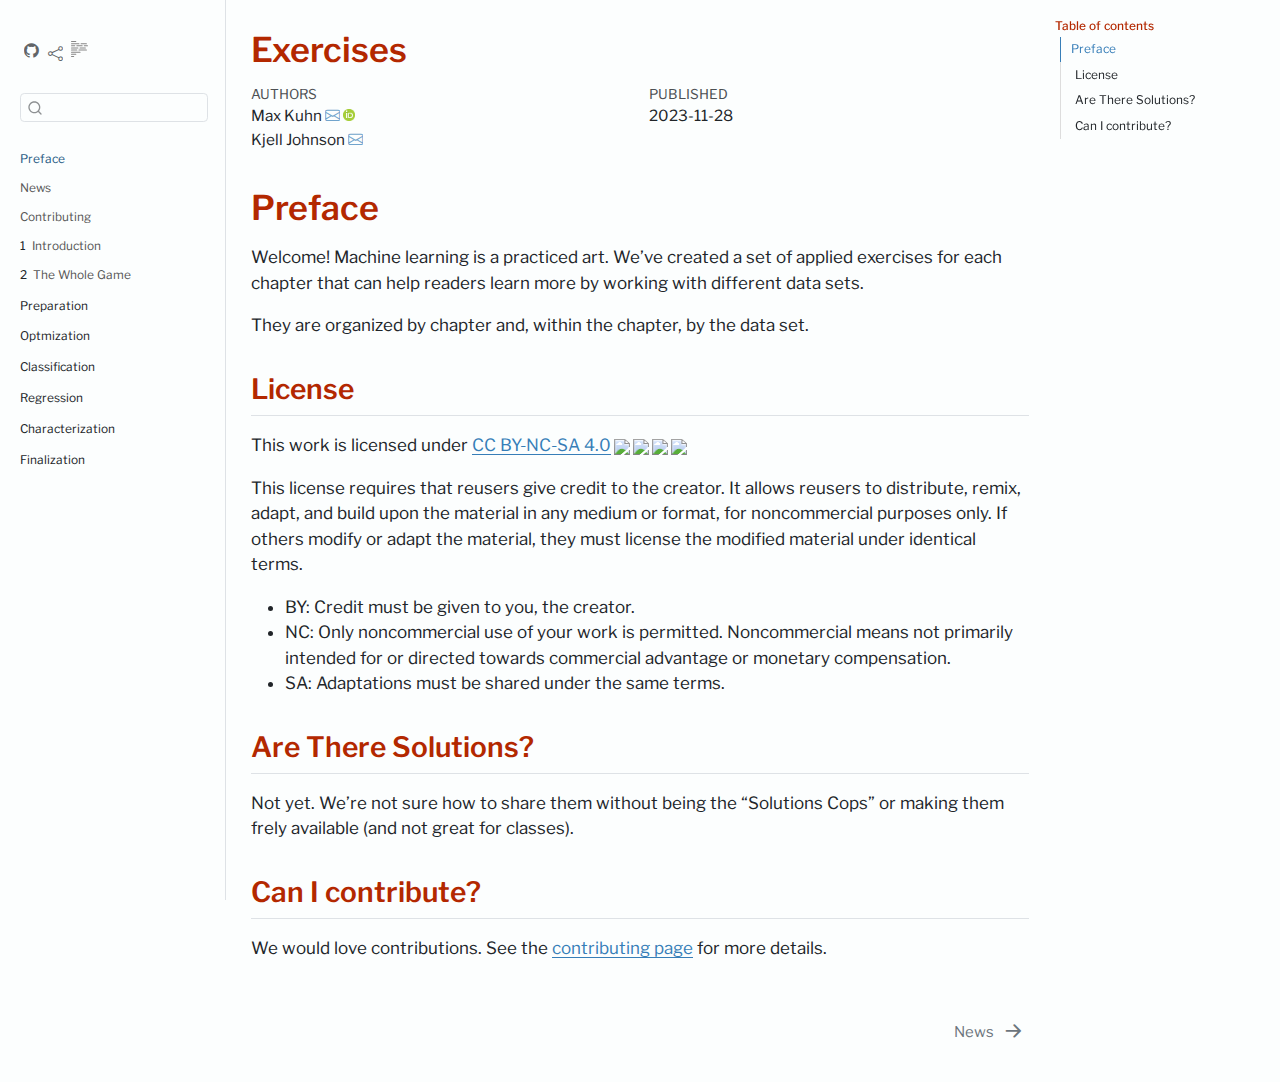
==== index.html @ 12b40bf0 "Built site for gh-pages" ====
<!DOCTYPE html>
<html xmlns="http://www.w3.org/1999/xhtml" lang="en" xml:lang="en"><head>

<meta charset="utf-8">
<meta name="generator" content="quarto-1.4.510">

<meta name="viewport" content="width=device-width, initial-scale=1.0, user-scalable=yes">

<meta name="author" content="Max Kuhn">
<meta name="author" content="Kjell Johnson">
<meta name="dcterms.date" content="2023-11-28">

<title>Exercises</title>
<style>
code{white-space: pre-wrap;}
span.smallcaps{font-variant: small-caps;}
div.columns{display: flex; gap: min(4vw, 1.5em);}
div.column{flex: auto; overflow-x: auto;}
div.hanging-indent{margin-left: 1.5em; text-indent: -1.5em;}
ul.task-list{list-style: none;}
ul.task-list li input[type="checkbox"] {
  width: 0.8em;
  margin: 0 0.8em 0.2em -1em; /* quarto-specific, see https://github.com/quarto-dev/quarto-cli/issues/4556 */ 
  vertical-align: middle;
}
</style>


<script src="site_libs/quarto-nav/quarto-nav.js"></script>
<script src="site_libs/quarto-nav/headroom.min.js"></script>
<script src="site_libs/clipboard/clipboard.min.js"></script>
<script src="site_libs/quarto-search/autocomplete.umd.js"></script>
<script src="site_libs/quarto-search/fuse.min.js"></script>
<script src="site_libs/quarto-search/quarto-search.js"></script>
<meta name="quarto:offset" content="./">
<link href="./chapters/news.html" rel="next">
<script src="site_libs/quarto-html/quarto.js"></script>
<script src="site_libs/quarto-html/popper.min.js"></script>
<script src="site_libs/quarto-html/tippy.umd.min.js"></script>
<script src="site_libs/quarto-html/anchor.min.js"></script>
<link href="site_libs/quarto-html/tippy.css" rel="stylesheet">
<link href="site_libs/quarto-html/quarto-syntax-highlighting.css" rel="stylesheet" id="quarto-text-highlighting-styles">
<script src="site_libs/bootstrap/bootstrap.min.js"></script>
<link href="site_libs/bootstrap/bootstrap-icons.css" rel="stylesheet">
<link href="site_libs/bootstrap/bootstrap.min.css" rel="stylesheet" id="quarto-bootstrap" data-mode="light">
<script id="quarto-search-options" type="application/json">{
  "location": "sidebar",
  "copy-button": false,
  "collapse-after": 3,
  "panel-placement": "start",
  "type": "textbox",
  "limit": 50,
  "keyboard-shortcut": [
    "f",
    "/",
    "s"
  ],
  "show-item-context": false,
  "language": {
    "search-no-results-text": "No results",
    "search-matching-documents-text": "matching documents",
    "search-copy-link-title": "Copy link to search",
    "search-hide-matches-text": "Hide additional matches",
    "search-more-match-text": "more match in this document",
    "search-more-matches-text": "more matches in this document",
    "search-clear-button-title": "Clear",
    "search-detached-cancel-button-title": "Cancel",
    "search-submit-button-title": "Submit",
    "search-label": "Search"
  }
}</script>


</head>

<body class="nav-sidebar docked">

<div id="quarto-search-results"></div>
  <header id="quarto-header" class="headroom fixed-top">
  <nav class="quarto-secondary-nav">
    <div class="container-fluid d-flex">
      <button type="button" class="quarto-btn-toggle btn" data-bs-toggle="collapse" data-bs-target=".quarto-sidebar-collapse-item" aria-controls="quarto-sidebar" aria-expanded="false" aria-label="Toggle sidebar navigation" onclick="if (window.quartoToggleHeadroom) { window.quartoToggleHeadroom(); }">
        <i class="bi bi-layout-text-sidebar-reverse"></i>
      </button>
        <a class="flex-grow-1 no-decor" role="button" data-bs-toggle="collapse" data-bs-target=".quarto-sidebar-collapse-item" aria-controls="quarto-sidebar" aria-expanded="false" aria-label="Toggle sidebar navigation" onclick="if (window.quartoToggleHeadroom) { window.quartoToggleHeadroom(); }">      
          <h1 class="quarto-secondary-nav-title">Exercises</h1>
        </a>     
      <button type="button" class="btn quarto-search-button" aria-label="" onclick="window.quartoOpenSearch();">
        <i class="bi bi-search"></i>
      </button>
    </div>
  </nav>
</header>
<!-- content -->
<div id="quarto-content" class="quarto-container page-columns page-rows-contents page-layout-article">
<!-- sidebar -->
  <nav id="quarto-sidebar" class="sidebar collapse collapse-horizontal quarto-sidebar-collapse-item sidebar-navigation docked overflow-auto">
    <div class="pt-lg-2 mt-2 text-left sidebar-header">
    <div class="sidebar-title mb-0 py-0">
      <a href="./"></a> 
        <div class="sidebar-tools-main tools-wide">
    <a href="https://github.com/aml4td/exercises/" title="Source Code" class="quarto-navigation-tool px-1" aria-label="Source Code"><i class="bi bi-github"></i></a>
    <div class="dropdown">
      <a href="" title="Share" id="quarto-navigation-tool-dropdown-0" class="quarto-navigation-tool dropdown-toggle px-1" data-bs-toggle="dropdown" aria-expanded="false" aria-label="Share"><i class="bi bi-share"></i></a>
      <ul class="dropdown-menu" aria-labelledby="quarto-navigation-tool-dropdown-0">
          <li>
            <a class="dropdown-item sidebar-tools-main-item" href="https://twitter.com/intent/tweet?url=|url|">
              <i class="bi bi-bi-twitter pe-1"></i>
            Twitter
            </a>
          </li>
          <li>
            <a class="dropdown-item sidebar-tools-main-item" href="https://www.facebook.com/sharer/sharer.php?u=|url|">
              <i class="bi bi-bi-facebook pe-1"></i>
            Facebook
            </a>
          </li>
          <li>
            <a class="dropdown-item sidebar-tools-main-item" href="https://www.linkedin.com/sharing/share-offsite/?url=|url|">
              <i class="bi bi-bi-linkedin pe-1"></i>
            LinkedIn
            </a>
          </li>
      </ul>
    </div>
  <a href="" class="quarto-reader-toggle quarto-navigation-tool px-1" onclick="window.quartoToggleReader(); return false;" title="Toggle reader mode">
  <div class="quarto-reader-toggle-btn">
  <i class="bi"></i>
  </div>
</a>
</div>
    </div>
      </div>
        <div class="mt-2 flex-shrink-0 align-items-center">
        <div class="sidebar-search">
        <div id="quarto-search" class="" title="Search"></div>
        </div>
        </div>
    <div class="sidebar-menu-container"> 
    <ul class="list-unstyled mt-1">
        <li class="sidebar-item">
  <div class="sidebar-item-container"> 
  <a href="./index.html" class="sidebar-item-text sidebar-link active">
 <span class="menu-text">Preface</span></a>
  </div>
</li>
        <li class="sidebar-item">
  <div class="sidebar-item-container"> 
  <a href="./chapters/news.html" class="sidebar-item-text sidebar-link">
 <span class="menu-text">News</span></a>
  </div>
</li>
        <li class="sidebar-item">
  <div class="sidebar-item-container"> 
  <a href="./chapters/contributing.html" class="sidebar-item-text sidebar-link">
 <span class="menu-text">Contributing</span></a>
  </div>
</li>
        <li class="sidebar-item">
  <div class="sidebar-item-container"> 
  <a href="./chapters/introduction.html" class="sidebar-item-text sidebar-link">
 <span class="menu-text"><span class="chapter-number">1</span>&nbsp; <span class="chapter-title">Introduction</span></span></a>
  </div>
</li>
        <li class="sidebar-item">
  <div class="sidebar-item-container"> 
  <a href="./chapters/whole-game.html" class="sidebar-item-text sidebar-link">
 <span class="menu-text"><span class="chapter-number">2</span>&nbsp; <span class="chapter-title">The Whole Game</span></span></a>
  </div>
</li>
        <li class="sidebar-item sidebar-item-section">
      <span class="sidebar-item-text sidebar-link text-start">
 <span class="menu-text">Preparation</span></span>
  </li>
        <li class="sidebar-item sidebar-item-section">
      <span class="sidebar-item-text sidebar-link text-start">
 <span class="menu-text">Optmization</span></span>
  </li>
        <li class="sidebar-item sidebar-item-section">
      <span class="sidebar-item-text sidebar-link text-start">
 <span class="menu-text">Classification</span></span>
  </li>
        <li class="sidebar-item sidebar-item-section">
      <span class="sidebar-item-text sidebar-link text-start">
 <span class="menu-text">Regression</span></span>
  </li>
        <li class="sidebar-item sidebar-item-section">
      <span class="sidebar-item-text sidebar-link text-start">
 <span class="menu-text">Characterization</span></span>
  </li>
        <li class="sidebar-item sidebar-item-section">
      <span class="sidebar-item-text sidebar-link text-start">
 <span class="menu-text">Finalization</span></span>
  </li>
    </ul>
    </div>
</nav>
<div id="quarto-sidebar-glass" class="quarto-sidebar-collapse-item" data-bs-toggle="collapse" data-bs-target=".quarto-sidebar-collapse-item"></div>
<!-- margin-sidebar -->
    <div id="quarto-margin-sidebar" class="sidebar margin-sidebar">
        <nav id="TOC" role="doc-toc" class="toc-active">
    <h2 id="toc-title">Table of contents</h2>
   
  <ul>
  <li><a href="#preface" id="toc-preface" class="nav-link active" data-scroll-target="#preface">Preface</a>
  <ul class="collapse">
  <li><a href="#license" id="toc-license" class="nav-link" data-scroll-target="#license">License</a></li>
  <li><a href="#are-there-solutions" id="toc-are-there-solutions" class="nav-link" data-scroll-target="#are-there-solutions">Are There Solutions?</a></li>
  <li><a href="#can-i-contribute" id="toc-can-i-contribute" class="nav-link" data-scroll-target="#can-i-contribute">Can I contribute?</a></li>
  </ul></li>
  </ul>
</nav>
    </div>
<!-- main -->
<main class="content" id="quarto-document-content">

<header id="title-block-header" class="quarto-title-block default">
<div class="quarto-title">
<h1 class="title d-none d-lg-block">Exercises</h1>
</div>



<div class="quarto-title-meta">

    <div>
    <div class="quarto-title-meta-heading">Authors</div>
    <div class="quarto-title-meta-contents">
             <p>Max Kuhn <a href="mailto:mxkuhn@gmail.com" class="quarto-title-author-email"><i class="bi bi-envelope"></i></a> <a href="https://orcid.org/0000-0003-2402-136X" class="quarto-title-author-orcid"> <img src="[data-uri]"></a></p>
             <p>Kjell Johnson <a href="mailto:kjell@stattenacity.com" class="quarto-title-author-email"><i class="bi bi-envelope"></i></a> </p>
          </div>
  </div>
    
    <div>
    <div class="quarto-title-meta-heading">Published</div>
    <div class="quarto-title-meta-contents">
      <p class="date">2023-11-28</p>
    </div>
  </div>
  
    
  </div>
  


</header>


<section id="preface" class="level1 unnumbered">
<h1 class="unnumbered">Preface</h1>
<p>Welcome! Machine learning is a practiced art. We’ve created a set of applied exercises for each chapter that can help readers learn more by working with different data sets.</p>
<p>They are organized by chapter and, within the chapter, by the data set.</p>
<section id="license" class="level2 unnumbered">
<h2 class="unnumbered anchored" data-anchor-id="license">License</h2>
<p xmlns:cc="http://creativecommons.org/ns#">
This work is licensed under <a href="http://creativecommons.org/licenses/by-nc-sa/4.0/?ref=chooser-v1" target="_blank" rel="license noopener noreferrer" style="display:inline-block;">CC BY-NC-SA 4.0<img style="height:22px!important;margin-left:3px;vertical-align:text-bottom;" src="https://mirrors.creativecommons.org/presskit/icons/cc.svg?ref=chooser-v1"><img style="height:22px!important;margin-left:3px;vertical-align:text-bottom;" src="https://mirrors.creativecommons.org/presskit/icons/by.svg?ref=chooser-v1"><img style="height:22px!important;margin-left:3px;vertical-align:text-bottom;" src="https://mirrors.creativecommons.org/presskit/icons/nc.svg?ref=chooser-v1"><img style="height:22px!important;margin-left:3px;vertical-align:text-bottom;" src="https://mirrors.creativecommons.org/presskit/icons/sa.svg?ref=chooser-v1"></a>
</p>
<p>This license requires that reusers give credit to the creator. It allows reusers to distribute, remix, adapt, and build upon the material in any medium or format, for noncommercial purposes only. If others modify or adapt the material, they must license the modified material under identical terms.</p>
<ul>
<li>BY: Credit must be given to you, the creator.</li>
<li>NC: Only noncommercial use of your work is permitted. Noncommercial means not primarily intended for or directed towards commercial advantage or monetary compensation.</li>
<li>SA: Adaptations must be shared under the same terms.</li>
</ul>
</section>
<section id="are-there-solutions" class="level2">
<h2 class="anchored" data-anchor-id="are-there-solutions">Are There Solutions?</h2>
<p>Not yet. We’re not sure how to share them without being the “Solutions Cops” or making them frely available (and not great for classes).</p>
</section>
<section id="can-i-contribute" class="level2 unnumbered">
<h2 class="unnumbered anchored" data-anchor-id="can-i-contribute">Can I contribute?</h2>
<p>We would love contributions. See the <a href="chapters/contributing.html">contributing page</a> for more details.</p>


</section>
</section>

</main> <!-- /main -->
<script id="quarto-html-after-body" type="application/javascript">
window.document.addEventListener("DOMContentLoaded", function (event) {
  const toggleBodyColorMode = (bsSheetEl) => {
    const mode = bsSheetEl.getAttribute("data-mode");
    const bodyEl = window.document.querySelector("body");
    if (mode === "dark") {
      bodyEl.classList.add("quarto-dark");
      bodyEl.classList.remove("quarto-light");
    } else {
      bodyEl.classList.add("quarto-light");
      bodyEl.classList.remove("quarto-dark");
    }
  }
  const toggleBodyColorPrimary = () => {
    const bsSheetEl = window.document.querySelector("link#quarto-bootstrap");
    if (bsSheetEl) {
      toggleBodyColorMode(bsSheetEl);
    }
  }
  toggleBodyColorPrimary();  
  const icon = "";
  const anchorJS = new window.AnchorJS();
  anchorJS.options = {
    placement: 'right',
    icon: icon
  };
  anchorJS.add('.anchored');
  const isCodeAnnotation = (el) => {
    for (const clz of el.classList) {
      if (clz.startsWith('code-annotation-')) {                     
        return true;
      }
    }
    return false;
  }
  const clipboard = new window.ClipboardJS('.code-copy-button', {
    text: function(trigger) {
      const codeEl = trigger.previousElementSibling.cloneNode(true);
      for (const childEl of codeEl.children) {
        if (isCodeAnnotation(childEl)) {
          childEl.remove();
        }
      }
      return codeEl.innerText;
    }
  });
  clipboard.on('success', function(e) {
    // button target
    const button = e.trigger;
    // don't keep focus
    button.blur();
    // flash "checked"
    button.classList.add('code-copy-button-checked');
    var currentTitle = button.getAttribute("title");
    button.setAttribute("title", "Copied!");
    let tooltip;
    if (window.bootstrap) {
      button.setAttribute("data-bs-toggle", "tooltip");
      button.setAttribute("data-bs-placement", "left");
      button.setAttribute("data-bs-title", "Copied!");
      tooltip = new bootstrap.Tooltip(button, 
        { trigger: "manual", 
          customClass: "code-copy-button-tooltip",
          offset: [0, -8]});
      tooltip.show();    
    }
    setTimeout(function() {
      if (tooltip) {
        tooltip.hide();
        button.removeAttribute("data-bs-title");
        button.removeAttribute("data-bs-toggle");
        button.removeAttribute("data-bs-placement");
      }
      button.setAttribute("title", currentTitle);
      button.classList.remove('code-copy-button-checked');
    }, 1000);
    // clear code selection
    e.clearSelection();
  });
  function tippyHover(el, contentFn, onTriggerFn, onUntriggerFn) {
    const config = {
      allowHTML: true,
      maxWidth: 500,
      delay: 100,
      arrow: false,
      appendTo: function(el) {
          return el.parentElement;
      },
      interactive: true,
      interactiveBorder: 10,
      theme: 'quarto',
      placement: 'bottom-start',
    };
    if (contentFn) {
      config.content = contentFn;
    }
    if (onTriggerFn) {
      config.onTrigger = onTriggerFn;
    }
    if (onUntriggerFn) {
      config.onUntrigger = onUntriggerFn;
    }
    window.tippy(el, config); 
  }
  const noterefs = window.document.querySelectorAll('a[role="doc-noteref"]');
  for (var i=0; i<noterefs.length; i++) {
    const ref = noterefs[i];
    tippyHover(ref, function() {
      // use id or data attribute instead here
      let href = ref.getAttribute('data-footnote-href') || ref.getAttribute('href');
      try { href = new URL(href).hash; } catch {}
      const id = href.replace(/^#\/?/, "");
      const note = window.document.getElementById(id);
      return note.innerHTML;
    });
  }
  const xrefs = window.document.querySelectorAll('a.quarto-xref');
  const processXRef = (id, note) => {
    // Strip column container classes
    const stripColumnClz = (el) => {
      el.classList.remove("page-full", "page-columns");
      if (el.children) {
        for (const child of el.children) {
          stripColumnClz(child);
        }
      }
    }
    stripColumnClz(note)
    const typesetMath = (el) => {
      if (window.MathJax) {
        // MathJax Typeset
        window.MathJax.typeset([el]);
      } else if (window.katex) {
        // KaTeX Render
        var mathElements = el.getElementsByClassName("math");
        var macros = [];
        for (var i = 0; i < mathElements.length; i++) {
          var texText = mathElements[i].firstChild;
          if (mathElements[i].tagName == "SPAN") {
            window.katex.render(texText.data, mathElements[i], {
              displayMode: mathElements[i].classList.contains('display'),
              throwOnError: false,
              macros: macros,
              fleqn: false
            });
          }
        }
      }
    }
    if (id === null || id.startsWith('sec-')) {
      // Special case sections, only their first couple elements
      const container = document.createElement("div");
      if (note.children && note.children.length > 2) {
        container.appendChild(note.children[0].cloneNode(true));
        for (let i = 1; i < note.children.length; i++) {
          const child = note.children[i];
          if (child.tagName === "P" && child.innerText === "") {
            continue;
          } else {
            container.appendChild(child.cloneNode(true));
            break;
          }
        }
        typesetMath(container);
        return container.innerHTML
      } else {
        typesetMath(note);
        return note.innerHTML;
      }
    } else {
      // Remove any anchor links if they are present
      const anchorLink = note.querySelector('a.anchorjs-link');
      if (anchorLink) {
        anchorLink.remove();
      }
      typesetMath(note);
      return note.innerHTML;
    }
  }
  for (var i=0; i<xrefs.length; i++) {
    const xref = xrefs[i];
    tippyHover(xref, undefined, function(instance) {
      instance.disable();
      let url = xref.getAttribute('href');
      let hash = undefined; 
      if (url.startsWith('#')) {
        hash = url;
      } else {
        try { hash = new URL(url).hash; } catch {}
      }
      if (hash) {
        const id = hash.replace(/^#\/?/, "");
        const note = window.document.getElementById(id);
        if (note !== null) {
          try {
            const html = processXRef(id, note.cloneNode(true));
            instance.setContent(html);
          } finally {
            instance.enable();
            instance.show();
          }
        } else {
          // See if we can fetch this
          fetch(url.split('#')[0])
          .then(res => res.text())
          .then(html => {
            const parser = new DOMParser();
            const htmlDoc = parser.parseFromString(html, "text/html");
            const note = htmlDoc.getElementById(id);
            if (note !== null) {
              const html = processXRef(id, note);
              instance.setContent(html);
            } 
          }).finally(() => {
            instance.enable();
            instance.show();
          });
        }
      } else {
        // See if we can fetch a full url (with no hash to target)
        // This is a special case and we should probably do some content thinning / targeting
        fetch(url)
        .then(res => res.text())
        .then(html => {
          const parser = new DOMParser();
          const htmlDoc = parser.parseFromString(html, "text/html");
          const note = htmlDoc.querySelector('main.content');
          if (note !== null) {
            // This should only happen for chapter cross references
            // (since there is no id in the URL)
            // remove the first header
            if (note.children.length > 0 && note.children[0].tagName === "HEADER") {
              note.children[0].remove();
            }
            const html = processXRef(null, note);
            instance.setContent(html);
          } 
        }).finally(() => {
          instance.enable();
          instance.show();
        });
      }
    }, function(instance) {
    });
  }
      let selectedAnnoteEl;
      const selectorForAnnotation = ( cell, annotation) => {
        let cellAttr = 'data-code-cell="' + cell + '"';
        let lineAttr = 'data-code-annotation="' +  annotation + '"';
        const selector = 'span[' + cellAttr + '][' + lineAttr + ']';
        return selector;
      }
      const selectCodeLines = (annoteEl) => {
        const doc = window.document;
        const targetCell = annoteEl.getAttribute("data-target-cell");
        const targetAnnotation = annoteEl.getAttribute("data-target-annotation");
        const annoteSpan = window.document.querySelector(selectorForAnnotation(targetCell, targetAnnotation));
        const lines = annoteSpan.getAttribute("data-code-lines").split(",");
        const lineIds = lines.map((line) => {
          return targetCell + "-" + line;
        })
        let top = null;
        let height = null;
        let parent = null;
        if (lineIds.length > 0) {
            //compute the position of the single el (top and bottom and make a div)
            const el = window.document.getElementById(lineIds[0]);
            top = el.offsetTop;
            height = el.offsetHeight;
            parent = el.parentElement.parentElement;
          if (lineIds.length > 1) {
            const lastEl = window.document.getElementById(lineIds[lineIds.length - 1]);
            const bottom = lastEl.offsetTop + lastEl.offsetHeight;
            height = bottom - top;
          }
          if (top !== null && height !== null && parent !== null) {
            // cook up a div (if necessary) and position it 
            let div = window.document.getElementById("code-annotation-line-highlight");
            if (div === null) {
              div = window.document.createElement("div");
              div.setAttribute("id", "code-annotation-line-highlight");
              div.style.position = 'absolute';
              parent.appendChild(div);
            }
            div.style.top = top - 2 + "px";
            div.style.height = height + 4 + "px";
            div.style.left = 0;
            let gutterDiv = window.document.getElementById("code-annotation-line-highlight-gutter");
            if (gutterDiv === null) {
              gutterDiv = window.document.createElement("div");
              gutterDiv.setAttribute("id", "code-annotation-line-highlight-gutter");
              gutterDiv.style.position = 'absolute';
              const codeCell = window.document.getElementById(targetCell);
              const gutter = codeCell.querySelector('.code-annotation-gutter');
              gutter.appendChild(gutterDiv);
            }
            gutterDiv.style.top = top - 2 + "px";
            gutterDiv.style.height = height + 4 + "px";
          }
          selectedAnnoteEl = annoteEl;
        }
      };
      const unselectCodeLines = () => {
        const elementsIds = ["code-annotation-line-highlight", "code-annotation-line-highlight-gutter"];
        elementsIds.forEach((elId) => {
          const div = window.document.getElementById(elId);
          if (div) {
            div.remove();
          }
        });
        selectedAnnoteEl = undefined;
      };
        // Handle positioning of the toggle
    window.addEventListener(
      "resize",
      throttle(() => {
        elRect = undefined;
        if (selectedAnnoteEl) {
          selectCodeLines(selectedAnnoteEl);
        }
      }, 10)
    );
    function throttle(fn, ms) {
    let throttle = false;
    let timer;
      return (...args) => {
        if(!throttle) { // first call gets through
            fn.apply(this, args);
            throttle = true;
        } else { // all the others get throttled
            if(timer) clearTimeout(timer); // cancel #2
            timer = setTimeout(() => {
              fn.apply(this, args);
              timer = throttle = false;
            }, ms);
        }
      };
    }
      // Attach click handler to the DT
      const annoteDls = window.document.querySelectorAll('dt[data-target-cell]');
      for (const annoteDlNode of annoteDls) {
        annoteDlNode.addEventListener('click', (event) => {
          const clickedEl = event.target;
          if (clickedEl !== selectedAnnoteEl) {
            unselectCodeLines();
            const activeEl = window.document.querySelector('dt[data-target-cell].code-annotation-active');
            if (activeEl) {
              activeEl.classList.remove('code-annotation-active');
            }
            selectCodeLines(clickedEl);
            clickedEl.classList.add('code-annotation-active');
          } else {
            // Unselect the line
            unselectCodeLines();
            clickedEl.classList.remove('code-annotation-active');
          }
        });
      }
  const findCites = (el) => {
    const parentEl = el.parentElement;
    if (parentEl) {
      const cites = parentEl.dataset.cites;
      if (cites) {
        return {
          el,
          cites: cites.split(' ')
        };
      } else {
        return findCites(el.parentElement)
      }
    } else {
      return undefined;
    }
  };
  var bibliorefs = window.document.querySelectorAll('a[role="doc-biblioref"]');
  for (var i=0; i<bibliorefs.length; i++) {
    const ref = bibliorefs[i];
    const citeInfo = findCites(ref);
    if (citeInfo) {
      tippyHover(citeInfo.el, function() {
        var popup = window.document.createElement('div');
        citeInfo.cites.forEach(function(cite) {
          var citeDiv = window.document.createElement('div');
          citeDiv.classList.add('hanging-indent');
          citeDiv.classList.add('csl-entry');
          var biblioDiv = window.document.getElementById('ref-' + cite);
          if (biblioDiv) {
            citeDiv.innerHTML = biblioDiv.innerHTML;
          }
          popup.appendChild(citeDiv);
        });
        return popup.innerHTML;
      });
    }
  }
});
</script>
<nav class="page-navigation">
  <div class="nav-page nav-page-previous">
  </div>
  <div class="nav-page nav-page-next">
      <a href="./chapters/news.html" class="pagination-link" aria-label="News">
        <span class="nav-page-text">News</span> <i class="bi bi-arrow-right-short"></i>
      </a>
  </div>
</nav>
</div> <!-- /content -->




</body></html>
---- site_libs/quarto-html/tippy.css ----
.tippy-box[data-animation=fade][data-state=hidden]{opacity:0}[data-tippy-root]{max-width:calc(100vw - 10px)}.tippy-box{position:relative;background-color:#333;color:#fff;border-radius:4px;font-size:14px;line-height:1.4;white-space:normal;outline:0;transition-property:transform,visibility,opacity}.tippy-box[data-placement^=top]>.tippy-arrow{bottom:0}.tippy-box[data-placement^=top]>.tippy-arrow:before{bottom:-7px;left:0;border-width:8px 8px 0;border-top-color:initial;transform-origin:center top}.tippy-box[data-placement^=bottom]>.tippy-arrow{top:0}.tippy-box[data-placement^=bottom]>.tippy-arrow:before{top:-7px;left:0;border-width:0 8px 8px;border-bottom-color:initial;transform-origin:center bottom}.tippy-box[data-placement^=left]>.tippy-arrow{right:0}.tippy-box[data-placement^=left]>.tippy-arrow:before{border-width:8px 0 8px 8px;border-left-color:initial;right:-7px;transform-origin:center left}.tippy-box[data-placement^=right]>.tippy-arrow{left:0}.tippy-box[data-placement^=right]>.tippy-arrow:before{left:-7px;border-width:8px 8px 8px 0;border-right-color:initial;transform-origin:center right}.tippy-box[data-inertia][data-state=visible]{transition-timing-function:cubic-bezier(.54,1.5,.38,1.11)}.tippy-arrow{width:16px;height:16px;color:#333}.tippy-arrow:before{content:"";position:absolute;border-color:transparent;border-style:solid}.tippy-content{position:relative;padding:5px 9px;z-index:1}
---- site_libs/quarto-html/quarto-syntax-highlighting.css ----
/* quarto syntax highlight colors */
:root {
  --quarto-hl-ot-color: #003B4F;
  --quarto-hl-at-color: #657422;
  --quarto-hl-ss-color: #20794D;
  --quarto-hl-an-color: #5E5E5E;
  --quarto-hl-fu-color: #4758AB;
  --quarto-hl-st-color: #20794D;
  --quarto-hl-cf-color: #003B4F;
  --quarto-hl-op-color: #5E5E5E;
  --quarto-hl-er-color: #AD0000;
  --quarto-hl-bn-color: #AD0000;
  --quarto-hl-al-color: #AD0000;
  --quarto-hl-va-color: #111111;
  --quarto-hl-bu-color: inherit;
  --quarto-hl-ex-color: inherit;
  --quarto-hl-pp-color: #AD0000;
  --quarto-hl-in-color: #5E5E5E;
  --quarto-hl-vs-color: #20794D;
  --quarto-hl-wa-color: #5E5E5E;
  --quarto-hl-do-color: #5E5E5E;
  --quarto-hl-im-color: #00769E;
  --quarto-hl-ch-color: #20794D;
  --quarto-hl-dt-color: #AD0000;
  --quarto-hl-fl-color: #AD0000;
  --quarto-hl-co-color: #5E5E5E;
  --quarto-hl-cv-color: #5E5E5E;
  --quarto-hl-cn-color: #8f5902;
  --quarto-hl-sc-color: #5E5E5E;
  --quarto-hl-dv-color: #AD0000;
  --quarto-hl-kw-color: #003B4F;
}

/* other quarto variables */
:root {
  --quarto-font-monospace: SFMono-Regular, Menlo, Monaco, Consolas, "Liberation Mono", "Courier New", monospace;
}

pre > code.sourceCode > span {
  color: #003B4F;
}

code span {
  color: #003B4F;
}

code.sourceCode > span {
  color: #003B4F;
}

div.sourceCode,
div.sourceCode pre.sourceCode {
  color: #003B4F;
}

code span.ot {
  color: #003B4F;
  font-style: inherit;
}

code span.at {
  color: #657422;
  font-style: inherit;
}

code span.ss {
  color: #20794D;
  font-style: inherit;
}

code span.an {
  color: #5E5E5E;
  font-style: inherit;
}

code span.fu {
  color: #4758AB;
  font-style: inherit;
}

code span.st {
  color: #20794D;
  font-style: inherit;
}

code span.cf {
  color: #003B4F;
  font-style: inherit;
}

code span.op {
  color: #5E5E5E;
  font-style: inherit;
}

code span.er {
  color: #AD0000;
  font-style: inherit;
}

code span.bn {
  color: #AD0000;
  font-style: inherit;
}

code span.al {
  color: #AD0000;
  font-style: inherit;
}

code span.va {
  color: #111111;
  font-style: inherit;
}

code span.bu {
  font-style: inherit;
}

code span.ex {
  font-style: inherit;
}

code span.pp {
  color: #AD0000;
  font-style: inherit;
}

code span.in {
  color: #5E5E5E;
  font-style: inherit;
}

code span.vs {
  color: #20794D;
  font-style: inherit;
}

code span.wa {
  color: #5E5E5E;
  font-style: italic;
}

code span.do {
  color: #5E5E5E;
  font-style: italic;
}

code span.im {
  color: #00769E;
  font-style: inherit;
}

code span.ch {
  color: #20794D;
  font-style: inherit;
}

code span.dt {
  color: #AD0000;
  font-style: inherit;
}

code span.fl {
  color: #AD0000;
  font-style: inherit;
}

code span.co {
  color: #5E5E5E;
  font-style: inherit;
}

code span.cv {
  color: #5E5E5E;
  font-style: italic;
}

code span.cn {
  color: #8f5902;
  font-style: inherit;
}

code span.sc {
  color: #5E5E5E;
  font-style: inherit;
}

code span.dv {
  color: #AD0000;
  font-style: inherit;
}

code span.kw {
  color: #003B4F;
  font-style: inherit;
}

.prevent-inlining {
  content: "</";
}

/*# sourceMappingURL=debc5d5d77c3f9108843748ff7464032.css.map */
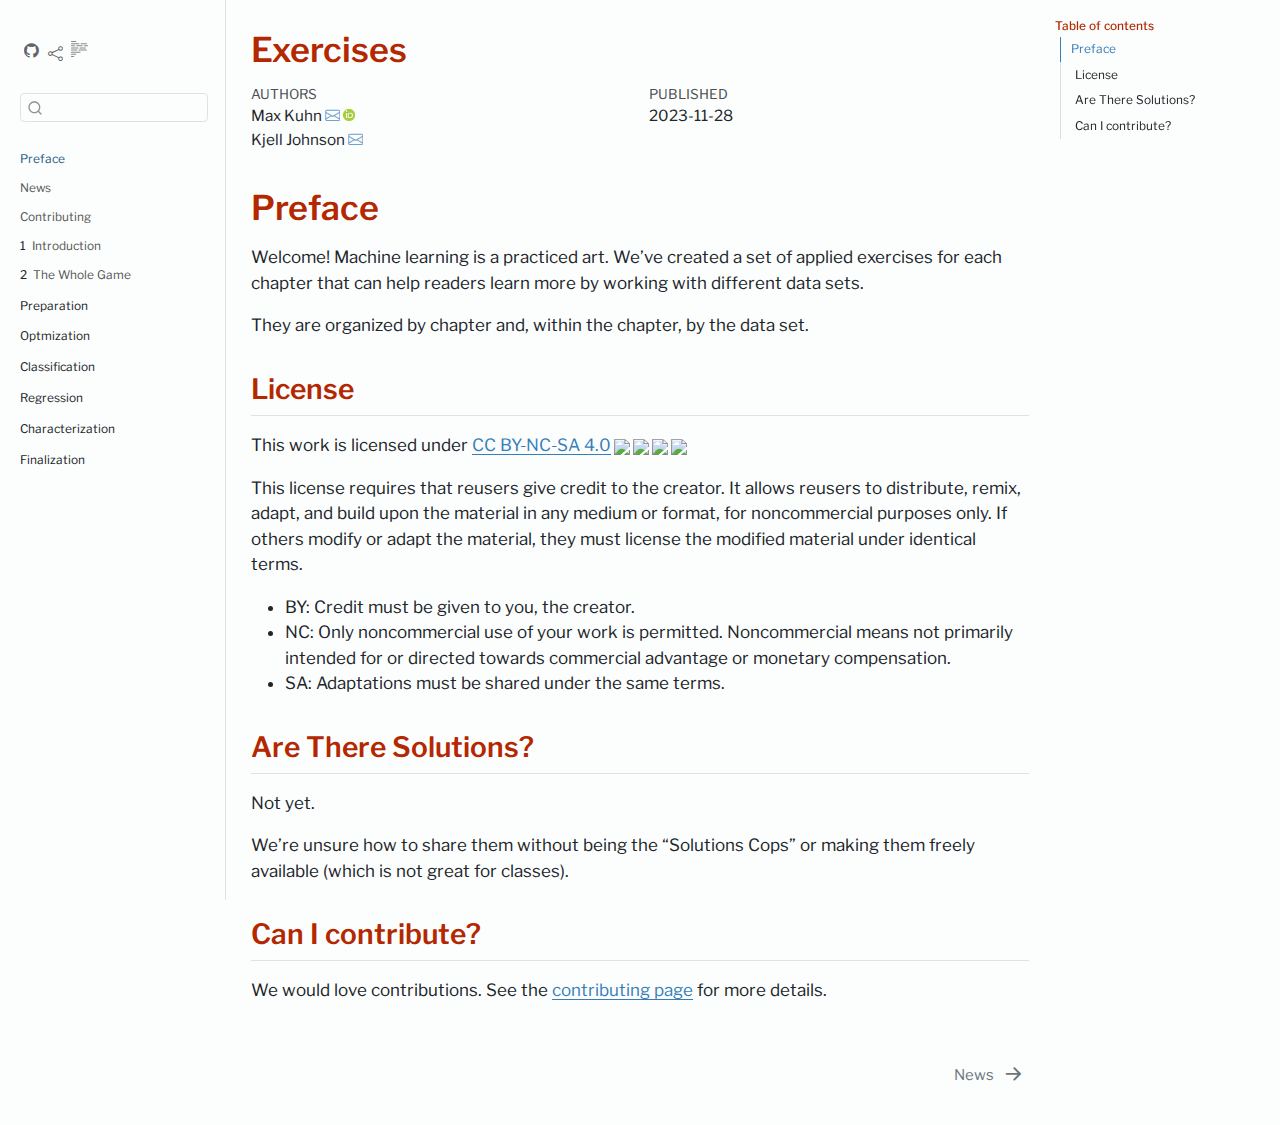
==== commit f3aa5516: "Built site for gh-pages" ====
--- a/index.html
+++ b/index.html
@@ -264,7 +264,8 @@
 </section>
 <section id="are-there-solutions" class="level2">
 <h2 class="anchored" data-anchor-id="are-there-solutions">Are There Solutions?</h2>
-<p>Not yet. We’re not sure how to share them without being the “Solutions Cops” or making them frely available (and not great for classes).</p>
+<p>Not yet.</p>
+<p>We’re unsure how to share them without being the “Solutions Cops” or making them freely available (which is not great for classes).</p>
 </section>
 <section id="can-i-contribute" class="level2 unnumbered">
 <h2 class="unnumbered anchored" data-anchor-id="can-i-contribute">Can I contribute?</h2>
